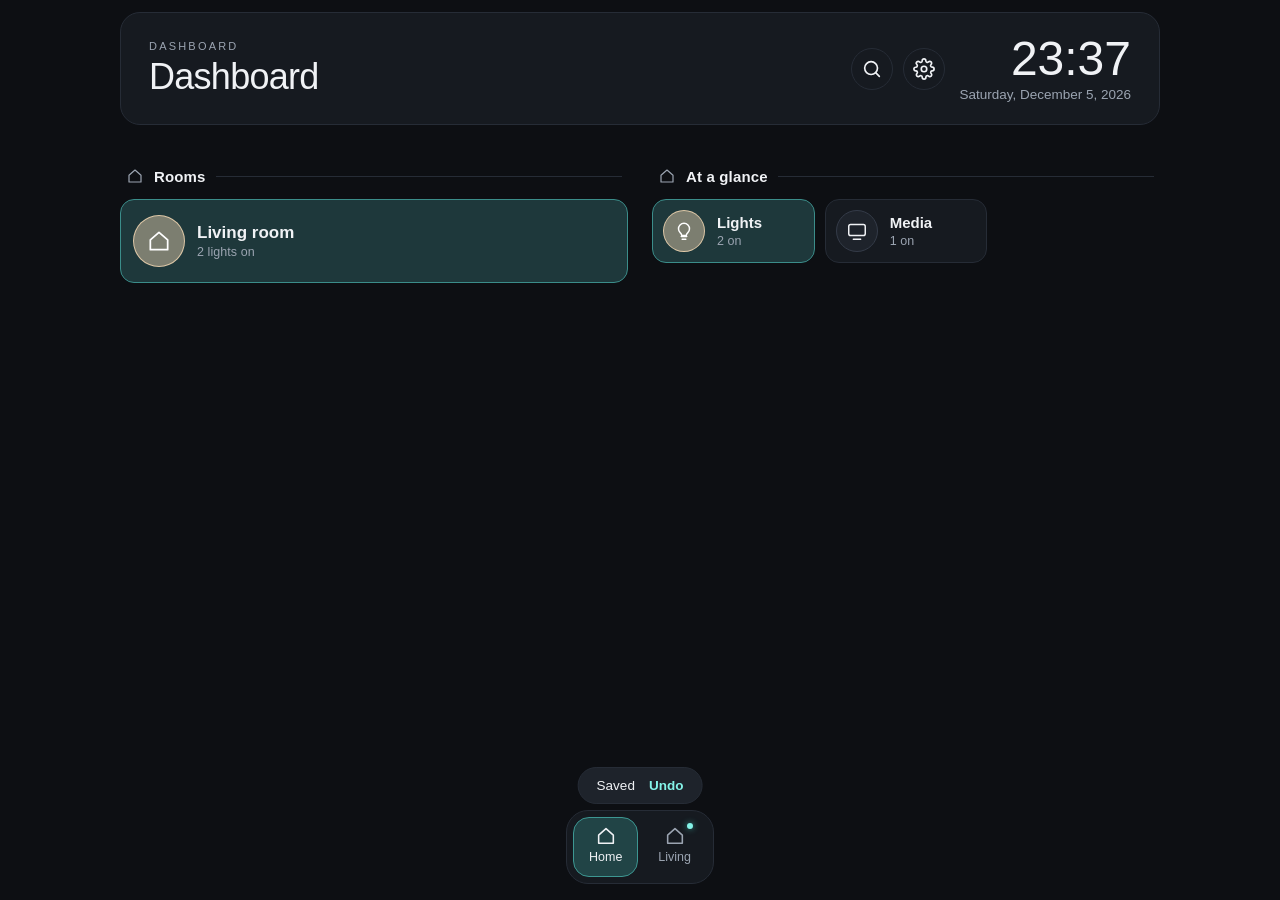
==== tests/frontend/harness/index.html @ 75533661 "Connection, start and recovery: a page that comes back is online at once, the start is one round tri" ====
<!doctype html>
<html lang="en">
<head>
<meta charset="utf-8">
<meta name="viewport" content="width=device-width,initial-scale=1">
<title>Dashboard harness</title>
<style>html,body{margin:0;height:100%;background:#111}</style>
</head>
<body>
<!-- Loads the real panel with a pretend Home Assistant (mock-hass.js). Nothing is written anywhere: see README.md. -->
<script type="module">
// The panel is asked for fresh each time, so a change to it is the one the page runs (a real Home Assistant asks for it with the version number).
await import("/custom_components/home_control/frontend/dashboard-panel.js?t=" + Date.now());
import { makeHass } from "./mock-hass.js";
import { auditSpacing } from "./audit.js";
window.auditSpacing = auditSpacing;
const panel = document.createElement("dashboard-panel");
document.body.appendChild(panel);
const hass = makeHass(new URLSearchParams(location.search));
window.__hass = hass;
panel.hass = hass;

// ?door=ringing | call | security-ringing | security-call shows the call popup of the pretend door station (a camera with a picture), or of a
// guard desk (no camera picture, only the station's audio-wave picture, and nothing to unlock: `can_unlock: false`). The pictures are stand-ins.
const door = new URLSearchParams(location.search).get("door");
if (door) {
  const security = door.startsWith("security");
  const started = () => window.BOOTED && window.UIDEV && window.UIDEV["camera.door_station"];
  const show = () => {
    if (!started()) return setTimeout(show, 200);
    const profile = window.UIDEV["camera.door_station"];
    profile.ix = { ring: "sensor.door_call_status", answer: "button.door_answer", reject: "button.door_hang_up", unlock: "lock.door_front" };
    profile.name = security ? "Building security" : "Door station";
    window.HA.camera.snapshotUrl = () => (security ? "audio-wave.svg" : "door-cam.svg");
    // The call's sound is pretended: the door "plays" two minutes of silence and the microphone "starts", so the popup can be seen as it is
    // when everything works (no sound is recorded or played).
    const silence = () => {
      const bytes = new Uint8Array(44 + 8000 * 120).fill(0x80);
      const view = new DataView(bytes.buffer);
      "RIFF".split("").forEach((c, i) => view.setUint8(i, c.charCodeAt(0)));
      view.setUint32(4, bytes.length - 8, true);
      "WAVEfmt ".split("").forEach((c, i) => view.setUint8(8 + i, c.charCodeAt(0)));
      view.setUint32(16, 16, true);
      view.setUint16(20, 1, true);
      view.setUint16(22, 1, true);
      view.setUint32(24, 8000, true);
      view.setUint32(28, 8000, true);
      view.setUint16(32, 1, true);
      view.setUint16(34, 8, true);
      "data".split("").forEach((c, i) => view.setUint8(36 + i, c.charCodeAt(0)));
      view.setUint32(40, 8000 * 120, true);
      return URL.createObjectURL(new Blob([bytes], { type: "audio/wav" }));
    };
    window.HA.signPath = () => Promise.resolve(silence());
    window.IntercomTalk = { available: () => true, errors: {}, start: () => ({ ready: Promise.resolve(), stop() {}, mute() {} }) };
    hass.setState("camera.door_station", null, { access_token: "harness" });
    hass.setState("sensor.door_call_status", door.endsWith("call") ? "call in progress" : "ringing", security ? { can_unlock: false } : {});
  };
  show();
}
</script>
</body>
</html>
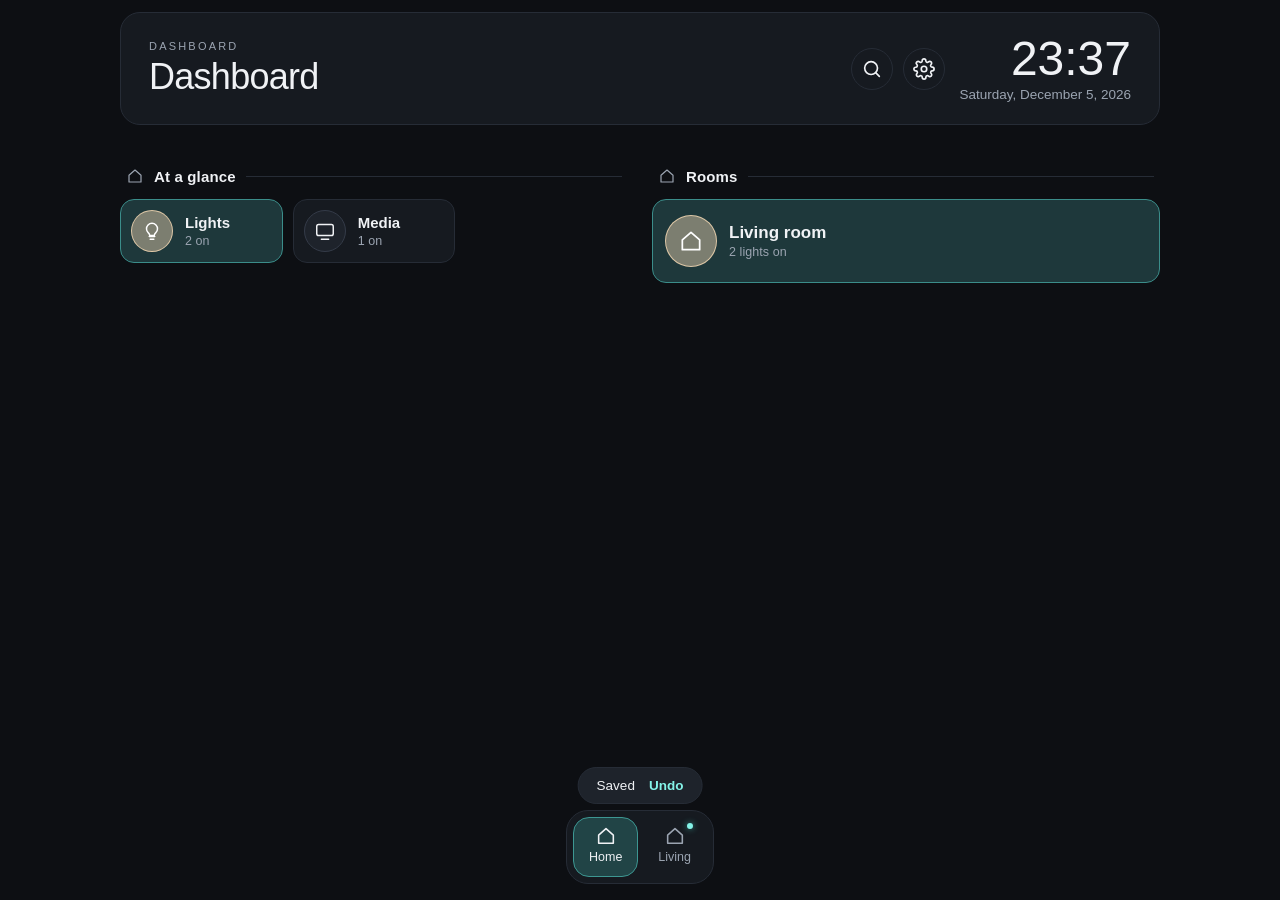
==== commit 6ad17764: "Harness: ?showcase=1 builds a page with a device of every kind Co-Authored-By: Claude Sonnet 5.5 <no" ====
--- a/tests/frontend/harness/index.html
+++ b/tests/frontend/harness/index.html
@@ -13,12 +13,22 @@
 await import("/custom_components/home_control/frontend/dashboard-panel.js?t=" + Date.now());
 import { makeHass } from "./mock-hass.js";
 import { auditSpacing } from "./audit.js";
+import { buildShowcase } from "./showcase.js";
+import { auditLayout, auditSurfaces, prepareKit, snapshotSurfaces, standardSurfaces } from "./layout.js";
 window.auditSpacing = auditSpacing;
+window.buildShowcase = buildShowcase;
+window.auditLayout = auditLayout;
+window.auditSurfaces = auditSurfaces;
+window.prepareKit = prepareKit;
+window.snapshotSurfaces = snapshotSurfaces;
+window.standardSurfaces = standardSurfaces;
 const panel = document.createElement("dashboard-panel");
 document.body.appendChild(panel);
 const hass = makeHass(new URLSearchParams(location.search));
 window.__hass = hass;
 panel.hass = hass;
+// ?showcase=1 builds the page "Showcase" with a device of every kind (showcase.js) and opens it.
+if (new URLSearchParams(location.search).get("showcase") === "1") buildShowcase();
 
 // ?door=ringing | call | security-ringing | security-call shows the call popup of the pretend door station (a camera with a picture), or of a
 // guard desk (no camera picture, only the station's audio-wave picture, and nothing to unlock: `can_unlock: false`). The pictures are stand-ins.
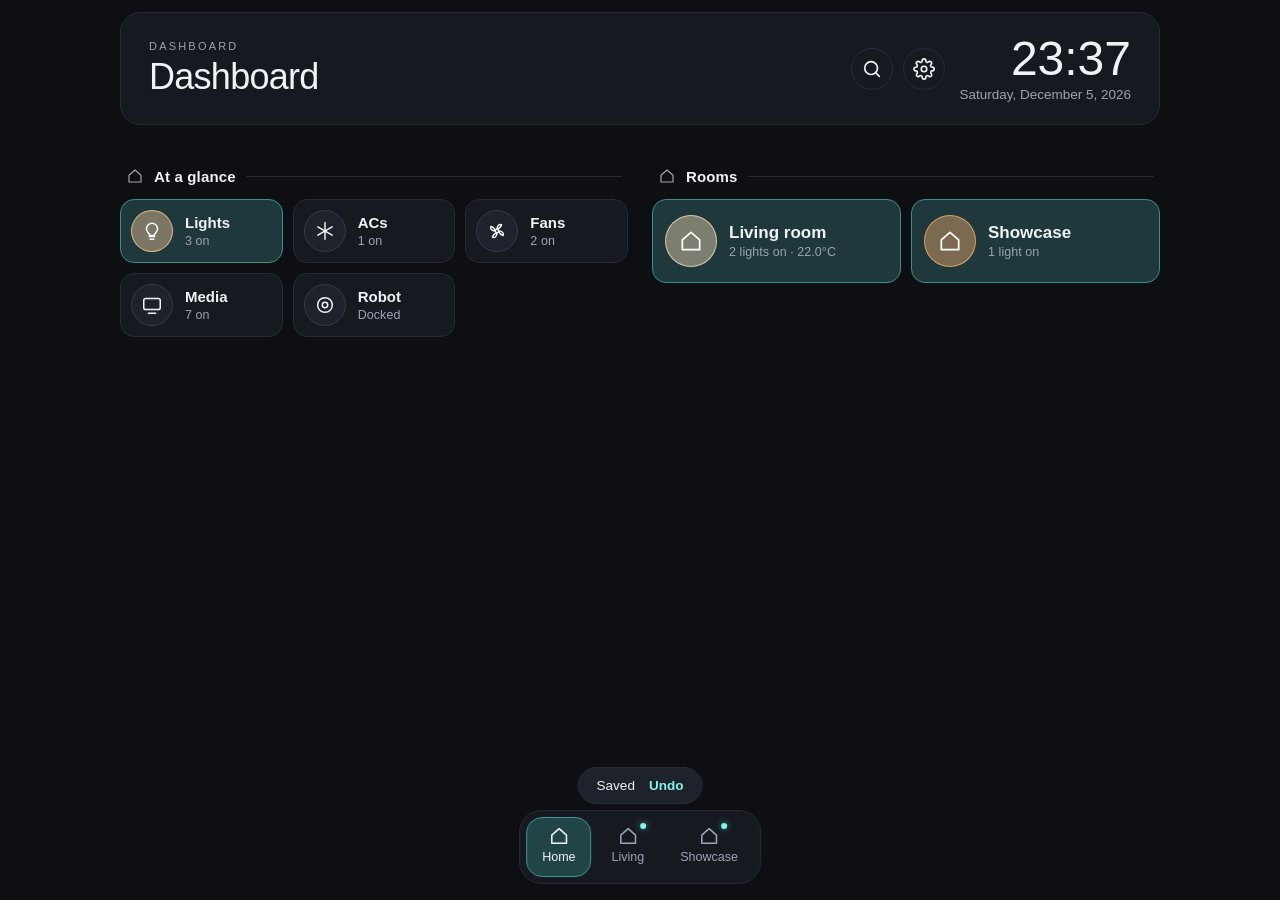
==== commit d915d121: "Harness: the Showcase page is always built, and its devices are in the standard surfaces Co-Authored" ====
--- a/tests/frontend/harness/index.html
+++ b/tests/frontend/harness/index.html
@@ -27,8 +27,8 @@
 const hass = makeHass(new URLSearchParams(location.search));
 window.__hass = hass;
 panel.hass = hass;
-// ?showcase=1 builds the page "Showcase" with a device of every kind (showcase.js) and opens it.
-if (new URLSearchParams(location.search).get("showcase") === "1") buildShowcase();
+// The page "Showcase" has a device of every kind (showcase.js) and is opened at start; ?showcase=0 leaves it out.
+if (new URLSearchParams(location.search).get("showcase") !== "0") buildShowcase();
 
 // ?door=ringing | call | security-ringing | security-call shows the call popup of the pretend door station (a camera with a picture), or of a
 // guard desk (no camera picture, only the station's audio-wave picture, and nothing to unlock: `can_unlock: false`). The pictures are stand-ins.
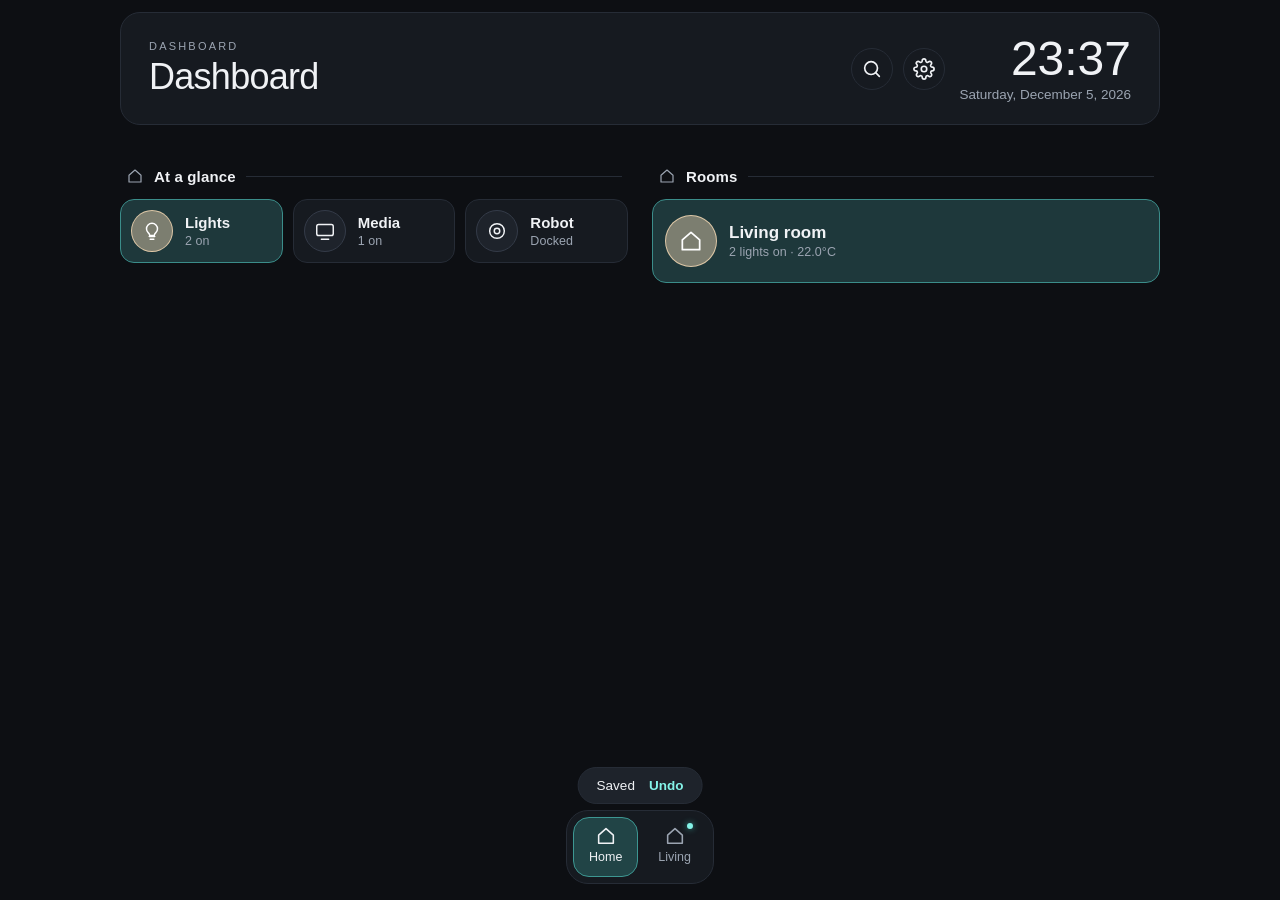
==== commit ede34eb0: "Harness: your own home (a local snapshot of your devices, saved dashboard and plugin answers), with " ====
--- a/tests/frontend/harness/index.html
+++ b/tests/frontend/harness/index.html
@@ -24,11 +24,17 @@
 window.standardSurfaces = standardSurfaces;
 const panel = document.createElement("dashboard-panel");
 document.body.appendChild(panel);
-const hass = makeHass(new URLSearchParams(location.search));
+// Your own home (README.md, "Your own home"): when tests/frontend/harness/local/home.json exists, its devices, saved dashboard and popups are the harness's, and the invented rooms (the demo room and Showcase) are added to
+// them. ?home=0 leaves it out.
+const query = new URLSearchParams(location.search);
+const home = query.get("home") === "0" ? null : await fetch("local/home.json", { cache: "no-store" }).then((r) => (r.ok ? r.json() : null), () => null);
+window.__home = home;
+const hass = makeHass(query, home);
 window.__hass = hass;
 panel.hass = hass;
-// The page "Showcase" has a device of every kind (showcase.js) and is opened at start; ?showcase=0 leaves it out.
-if (new URLSearchParams(location.search).get("showcase") !== "0") buildShowcase();
+// The page "Showcase" has a device of every kind (showcase.js). Without a home snapshot it is opened at start; with one the harness stays on your Home page. ?showcase=0 leaves it out.
+// ?demo=0 with a home snapshot leaves the invented rooms out: the pages are then exactly your dashboard's (the demo rooms' lights, TVs and so on add to totals such as "lights on" on the Home page).
+if (query.get("showcase") !== "0" && !(home && query.get("demo") === "0")) buildShowcase();
 
 // ?door=ringing | call | security-ringing | security-call shows the call popup of the pretend door station (a camera with a picture), or of a
 // guard desk (no camera picture, only the station's audio-wave picture, and nothing to unlock: `can_unlock: false`). The pictures are stand-ins.
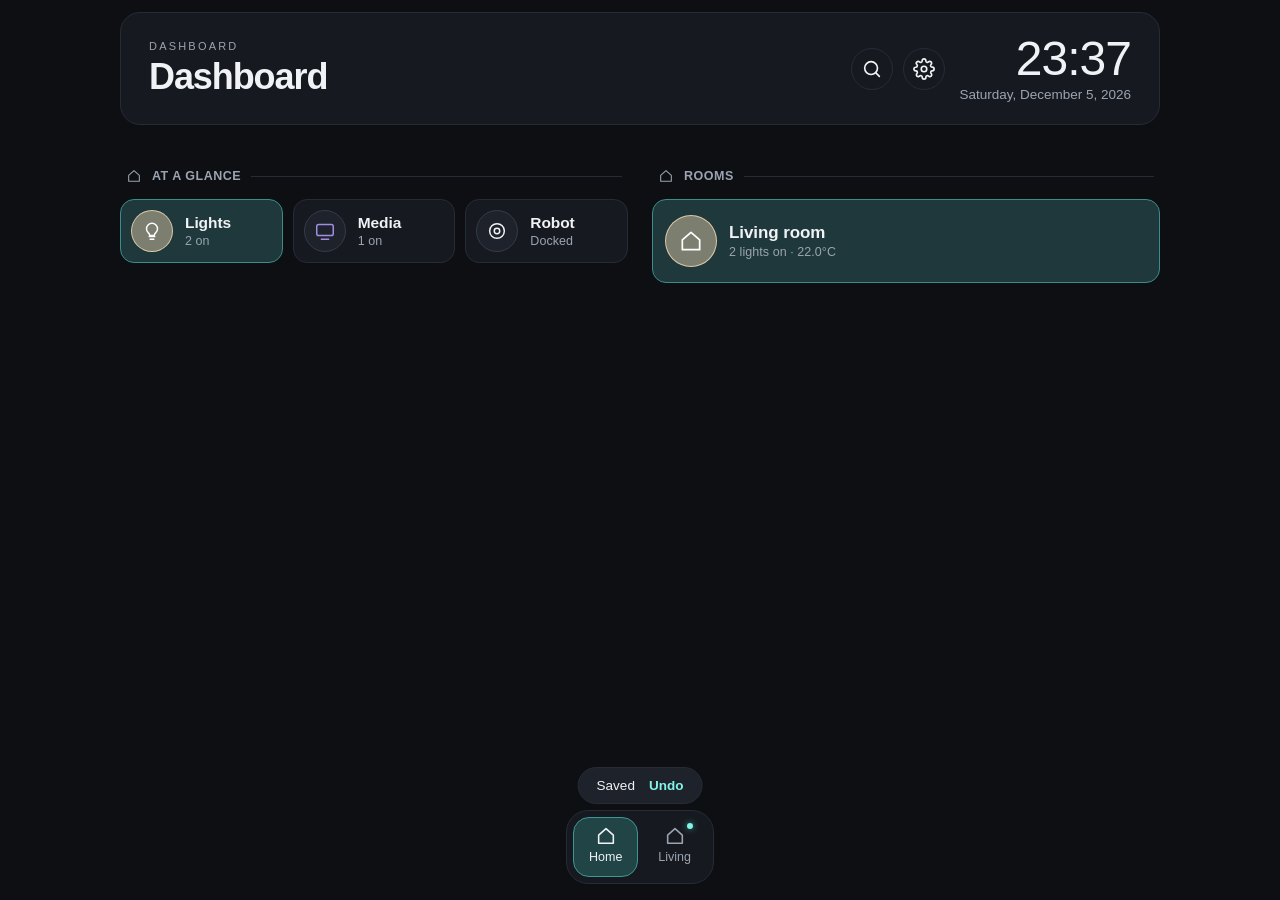
==== commit 3420fdc5: "Harness: a control for the header sky (?sky): weather, sun height, sweep Co-Authored-By: Claude Sonn" ====
--- a/tests/frontend/harness/index.html
+++ b/tests/frontend/harness/index.html
@@ -14,6 +14,7 @@
 import { makeHass } from "./mock-hass.js";
 import { auditSpacing } from "./audit.js";
 import { buildShowcase } from "./showcase.js";
+import { skyControl } from "./skycontrol.js";
 import { auditLayout, auditSurfaces, prepareKit, snapshotSurfaces, standardSurfaces } from "./layout.js";
 window.auditSpacing = auditSpacing;
 window.buildShowcase = buildShowcase;
@@ -35,6 +36,9 @@
 // The page "Showcase" has a device of every kind (showcase.js). Without a home snapshot it is opened at start; with one the harness stays on your Home page. ?showcase=0 leaves it out.
 // ?demo=0 with a home snapshot leaves the invented rooms out: the pages are then exactly your dashboard's (the demo rooms' lights, TVs and so on add to totals such as "lights on" on the Home page).
 if (query.get("showcase") !== "0" && !(home && query.get("demo") === "0")) buildShowcase();
+
+// ?sky shows a control for the header sky: the weather and the height of the sun (?sky=storm@30 starts on a storm with the sun 30 degrees up).
+if (query.has("sky")) skyControl(hass, query);
 
 // ?door=ringing | call | security-ringing | security-call shows the call popup of the pretend door station (a camera with a picture), or of a
 // guard desk (no camera picture, only the station's audio-wave picture, and nothing to unlock: `can_unlock: false`). The pictures are stand-ins.
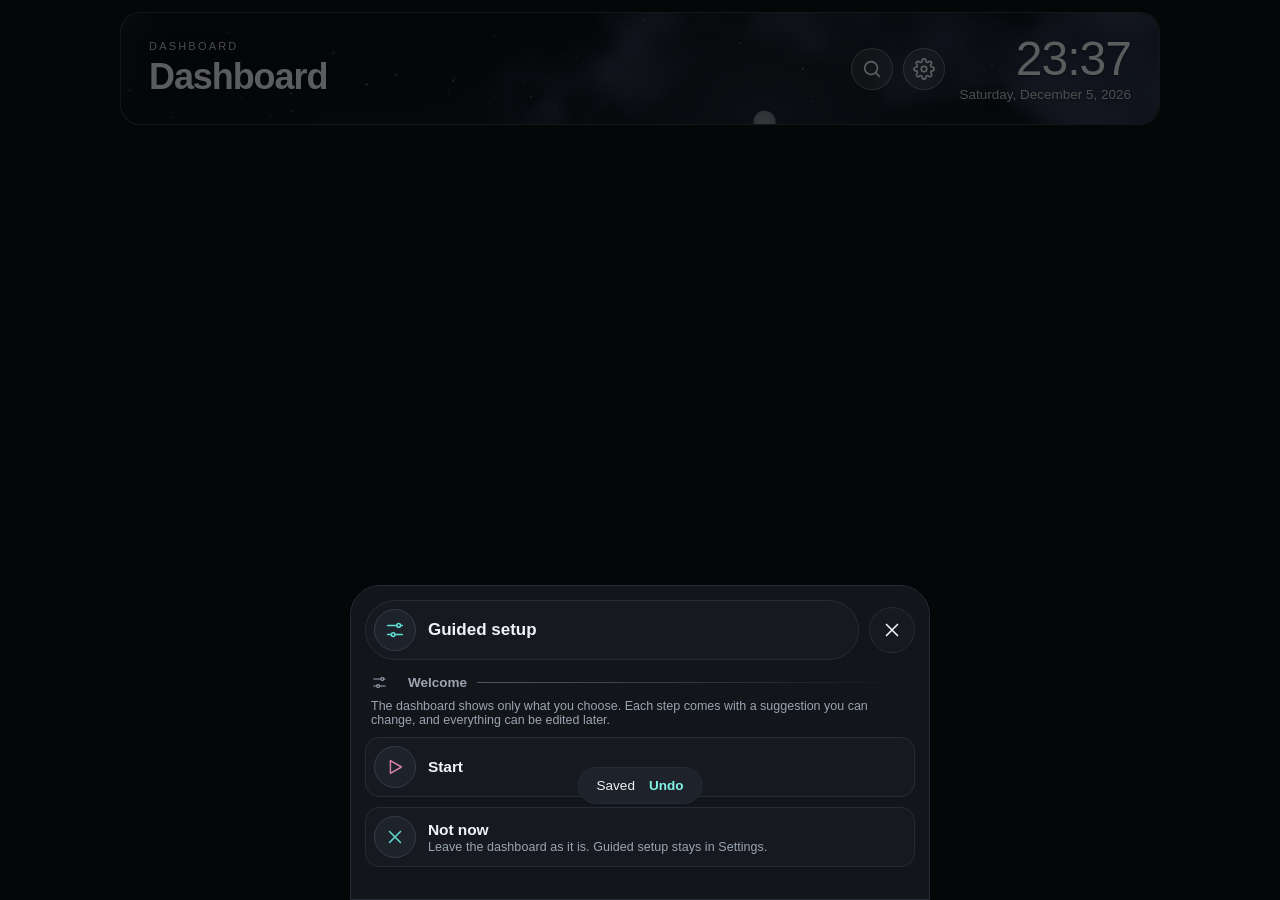
==== commit 443bf38f: "Release 0.31.0: guided setup in place of the automatic first layout Home Assistant's own scenes can " ====
--- a/tests/frontend/harness/index.html
+++ b/tests/frontend/harness/index.html
@@ -35,7 +35,7 @@
 panel.hass = hass;
 // The page "Showcase" has a device of every kind (showcase.js). Without a home snapshot it is opened at start; with one the harness stays on your Home page. ?showcase=0 leaves it out.
 // ?demo=0 with a home snapshot leaves the invented rooms out: the pages are then exactly your dashboard's (the demo rooms' lights, TVs and so on add to totals such as "lights on" on the Home page).
-if (query.get("showcase") !== "0" && !(home && query.get("demo") === "0")) buildShowcase();
+if (query.get("showcase") !== "0" && !query.has("fresh") && !(home && query.get("demo") === "0")) buildShowcase();
 
 // ?sky shows a control for the header sky: the weather and the height of the sun (?sky=storm@30 starts on a storm with the sun 30 degrees up).
 if (query.has("sky")) skyControl(hass, query);
